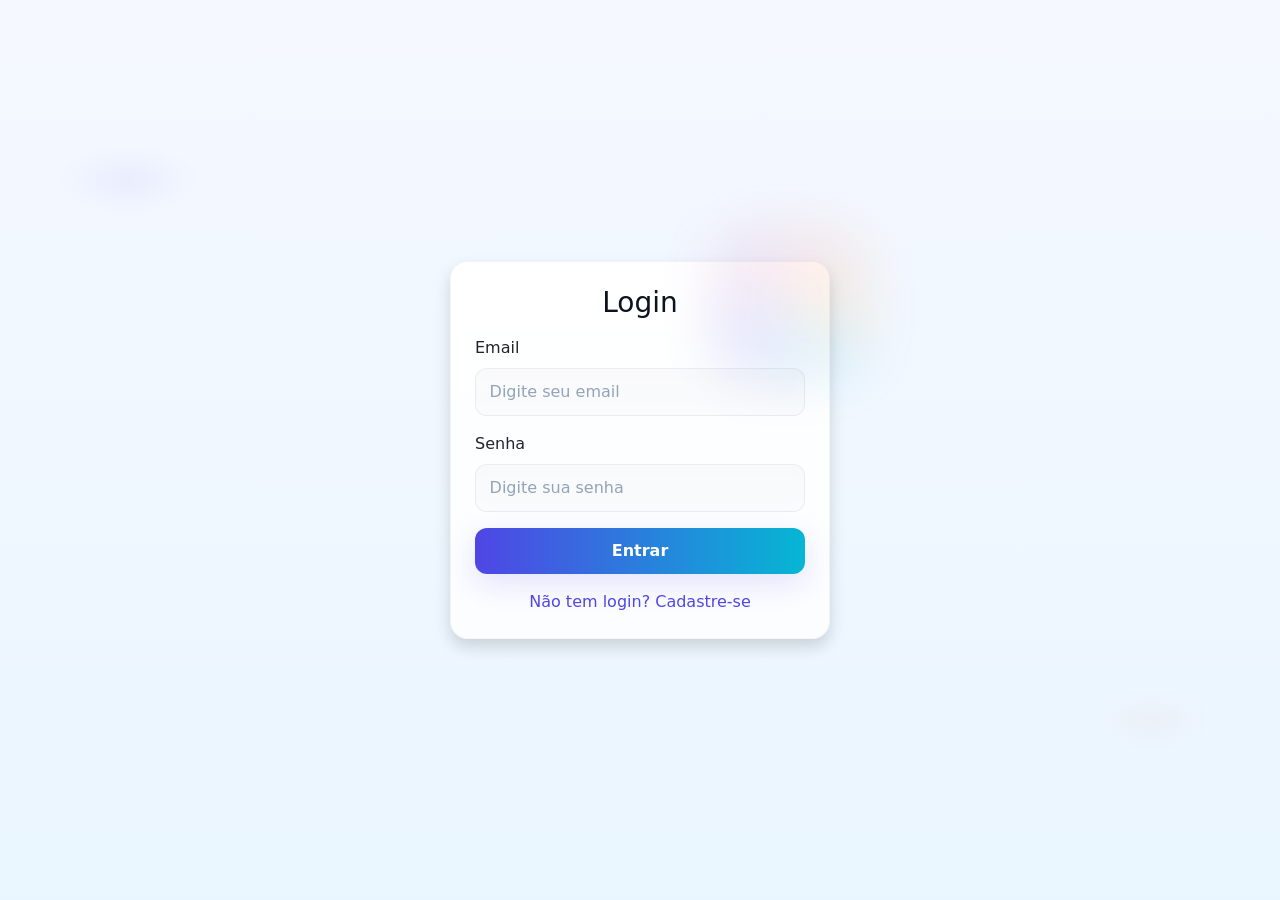
==== index.html @ 11a0219f "UPDATE - apaguei a pasta "front-end"" ====
<!DOCTYPE html>
<html lang="en">
  <head>
    <meta charset="UTF-8" />
    <meta http-equiv="X-UA-Compatible" content="IE=edge" />
    <meta name="viewport" content="width=device-width, initial-scale=1.0" />
    <link
      href="https://cdn.jsdelivr.net/npm/bootstrap@5.3.2/dist/css/bootstrap.min.css"
      rel="stylesheet"
    />
    <link rel="stylesheet" href="css/style.css" />
    <title>Login</title>
  </head>
  <body
    class="bg-light d-flex align-items-center justify-content-center vh-100"
  >
    <div class="card shadow p-4" style="width: 100%; max-width: 380px">
      <h3 class="text-center mb-3">Login</h3>

      <div class="mb-3">
        <label class="form-label">Email</label>
        <input
          id="email"
          type="email"
          class="form-control"
          placeholder="Digite seu email"
        />
      </div>

      <div class="mb-3">
        <label class="form-label">Senha</label>
        <input
          id="senha"
          type="password"
          class="form-control"
          placeholder="Digite sua senha"
        />
      </div>

      <button class="btn btn-primary w-100" onclick="login()">Entrar</button>

      <p class="text-center mt-3 mb-0">
        <a href="cadastro.html">Não tem login? Cadastre-se</a>
      </p>
    </div>

    <script src="js/auth.js"></script>
    <script src="https://cdn.jsdelivr.net/npm/bootstrap@5.3.2/dist/js/bootstrap.bundle.min.js"></script>
  </body>
</html>
---- css/style.css ----
/* Novo tema - inspirado na imagem: mais claro, vibrante e responsivo.
   Apenas CSS — mantém os botões .back-btn já existentes nos HTML. */

:root{
  --bg-a: #f5f8ff;        /* off-white paper */
  --bg-b: #eaf6ff;        /* soft blue */
  --accent-1: #4f46e5;    /* indigo */
  --accent-2: #06b6d4;    /* teal */
  --accent-3: #fb7185;    /* rose */
  --accent-4: #f59e0b;    /* amber */
  --card-bg: #ffffff;
  --muted: #6b7280;
  --radius: 18px;
  --glass: rgba(255,255,255,0.6);
  --shadow-lg: 0 20px 50px rgba(16,24,40,0.08);
  --shadow-sm: 0 8px 28px rgba(16,24,40,0.06);
  font-family: Inter, "Segoe UI", Roboto, "Helvetica Neue", Arial, sans-serif;
}

/* Reset / base */
*{box-sizing:border-box}
html,body{height:100%}
body{
  margin:0;
  padding:28px;
  background:
    radial-gradient(600px 300px at 10% 20%, rgba(79,70,229,0.06), transparent 12%),
    radial-gradient(500px 260px at 90% 80%, rgba(251,113,133,0.05), transparent 12%),
    linear-gradient(180deg, var(--bg-a) 0%, var(--bg-b) 100%);
  -webkit-font-smoothing:antialiased;
  color: #0f172a;
  -webkit-font-smoothing:antialiased;
}

/* Header */
header{
  position:relative; /* allow absolute back button inside header on desktop */
  display:flex;
  align-items:center;
  justify-content:center;
  gap:12px;
  padding:18px 20px;
  border-radius:14px;
  background: linear-gradient(90deg, rgba(79,70,229,0.07), rgba(6,182,212,0.04));
  border: 1px solid rgba(15,23,42,0.04);
  color: var(--accent-1);
  font-weight:800;
  letter-spacing:0.02em;
  box-shadow: var(--shadow-sm);
  margin-bottom:18px;
}

/* Main container */
main{
  max-width:1100px;
  margin:0 auto;
  min-height: calc(100vh - 160px);
  display:block;
}

/* Card style: white, floating, with colored top strip like mobile widgets */
.card, .bemVindo, main > form, main > div {
  background: var(--card-bg);
  border-radius: var(--radius);
  padding:20px;
  border: none;
  box-shadow: var(--shadow-lg);
  position:relative;
  overflow:visible;
}

/* accent ribbon on top-right of cards */
.card::before, .bemVindo::before, main > form::before, main > div::before{
  content: "";
  position: absolute;
  right: -40px;
  top: -40px;
  width: 160px;
  height: 160px;
  border-radius: 30%;
  background: conic-gradient(from 120deg, var(--accent-2), var(--accent-1), var(--accent-3), var(--accent-4));
  filter: blur(26px);
  opacity: 0.12;
  pointer-events:none;
}

/* Headings & text */
h1,h2,h3,h4{ margin:0 0 8px 0; color:#0b1220 }
p{ color:var(--muted); margin:0 }

/* Forms (inputs) */
.form-control, .form-select {
  background: linear-gradient(180deg, rgba(15,23,42,0.02), rgba(15,23,42,0.01));
  border: 1px solid rgba(15,23,42,0.06);
  color: #0f172a;
  padding: .7rem .85rem;
  border-radius: 12px;
  transition: box-shadow .16s, border-color .16s;
  backdrop-filter: blur(4px);
}
.form-control::placeholder, .form-select::placeholder { color: #94a3b8; }
.form-control:focus, .form-select:focus {
  outline:none;
  border-color: rgba(79,70,229,0.9);
  box-shadow: 0 8px 30px rgba(79,70,229,0.08);
  background: #fff;
}

/* Buttons */
.btn, .btn-primary, .btn-success {
  border-radius: 12px;
  padding: .68rem .95rem;
  font-weight:700;
  border:none;
  transition: transform .14s ease, box-shadow .14s ease;
}
.btn-primary {
  background: linear-gradient(90deg, var(--accent-1), var(--accent-2));
  color: #fff;
  box-shadow: 0 10px 30px rgba(79,70,229,0.14);
}
.btn-success {
  background: linear-gradient(90deg, #10b981, #34d399);
  color: #04201f;
  box-shadow: 0 10px 24px rgba(16,185,129,0.12);
}
.btn:hover{ transform: translateY(-3px); }

/* Link-as-button fix */
button > a { color:inherit; text-decoration:none; display:block; width:100%; height:100%; }

/* Back button
   Desktop: inside header, aligned left (absolute).
   Mobile: bottom FAB full-width centered. */
.back-btn{
  position: absolute;
  left:18px;
  top:50%;
  transform: translateY(-50%);
  display:inline-flex;
  align-items:center;
  gap:10px;
  padding:8px 12px;
  background: linear-gradient(90deg, var(--accent-3), var(--accent-2));
  color:#fff;
  border-radius:10px;
  box-shadow: 0 12px 30px rgba(15,23,42,0.12);
  font-weight:700;
  text-decoration:none;
  z-index:9999;
  border: 1px solid rgba(255,255,255,0.06);
}
.back-btn::before{
  content:"";
  display:inline-block;
  width:28px;
  height:28px;
  line-height:28px;
  text-align:center;
  border-radius:7px;
  background: rgba(255,255,255,0.18);
  color:#0b1220;
  font-weight:800;
  margin-right:4px;
  mask: none;
  /* draw arrow with CSS character */
}
.back-btn[aria-label]::before{ content: "←"; }

/* When header is not present or back-btn placed elsewhere, keep it fixed */
@media (min-width: 992px){
  /* for very wide screens keep back-button inside header as above */
  .back-btn{ position:absolute; top:50%; left:18px; transform:translateY(-50%); }
}

/* Tables (history) */
table{
  width:100%;
  border-collapse: collapse;
  background: transparent;
}
th, td{
  padding:12px 14px;
  border-bottom:1px solid rgba(15,23,42,0.04);
  color:#0b1220;
  text-align:left;
  background: rgba(255,255,255,0.0);
}
thead th{ color:var(--muted); font-weight:700; font-size:0.95rem; }

/* Layout helpers */
.btns{ display:flex; gap:12px; margin-top:18px }
.vh-100{ min-height:100vh }
.text-center{ text-align:center }

/* Responsive: mobile changes */
@media (max-width: 576px){
  body{ padding:14px; }
  header{ padding:12px 16px; text-align:center; }
  main{ padding-bottom:110px; }

  /* move back button to bottom center as wide FAB */
  .back-btn{
    position: fixed;
    left: 50%;
    transform: translateX(-50%);
    bottom: 18px;
    top: auto;
    width: calc(100% - 40px);
    justify-content:center;
    padding:12px 18px;
    border-radius:999px;
    gap:10px;
    font-weight:800;
    box-shadow: 0 18px 50px rgba(15,23,42,0.12);
  }
  .back-btn::before{ display:none; }

  .btns{ flex-direction:column; }
  th, td{ padding:10px 8px; font-size:0.95rem; }
  .card, .bemVindo{ padding:14px; border-radius:14px; }
}

/* Small special: login/cadastro card contrast */
.bg-light.d-flex.align-items-center.justify-content-center.vh-100 > .card {
  background: linear-gradient(180deg, #ffffff, #fbfdff);
  border-radius:18px;
  border: 1px solid rgba(15,23,42,0.04);
  box-shadow: var(--shadow-lg);
}

/* final tweaks */
a { color: var(--accent-1); text-decoration: none; }
a:hover { text-decoration: underline; }
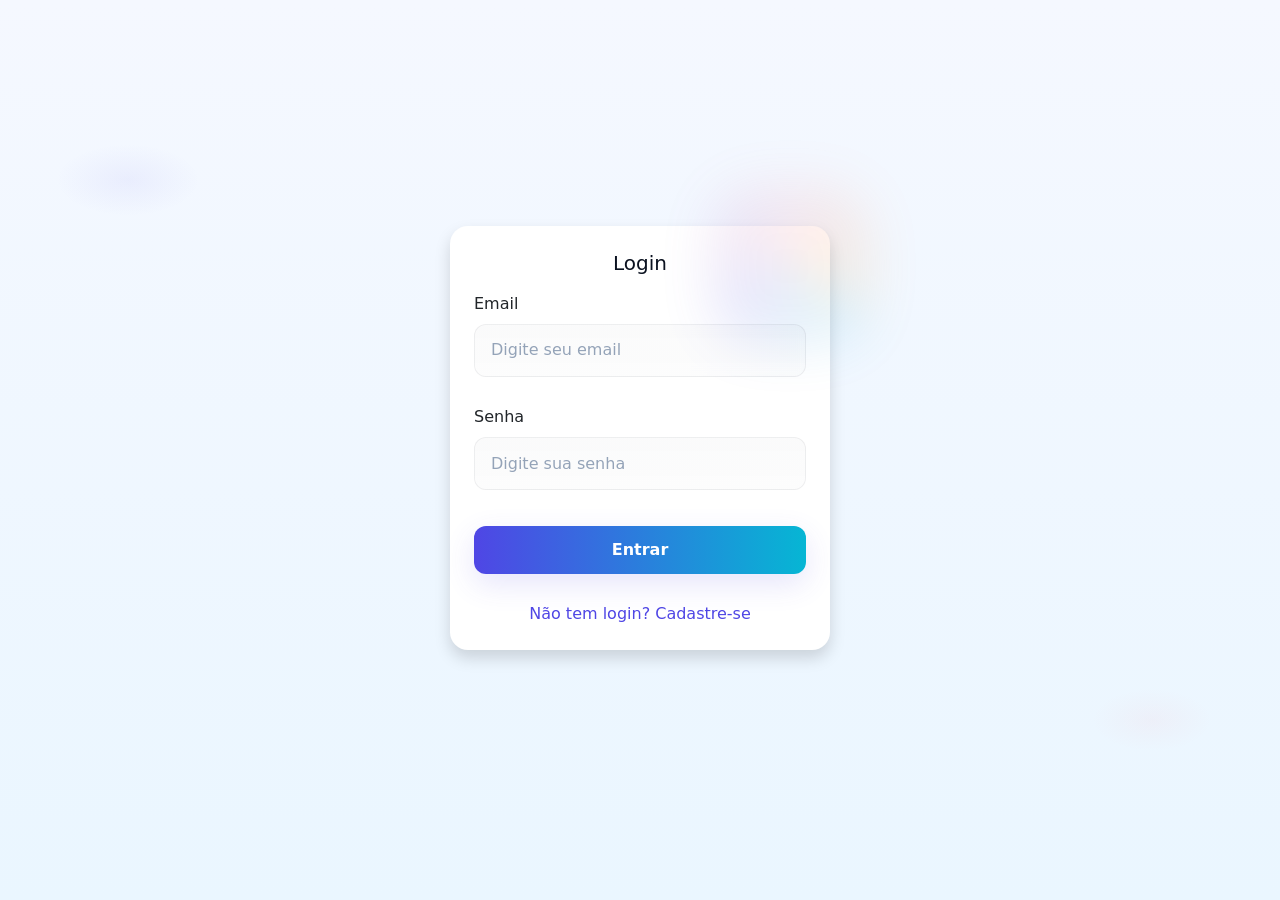
==== commit c5a6289f: "update backend structure, add env example and requirements" ====
--- a/index.html
+++ b/index.html
@@ -37,6 +37,8 @@
         />
       </div>
 
+      <p id="resultado"></p>
+
       <button class="btn btn-primary w-100" onclick="login()">Entrar</button>
 
       <p class="text-center mt-3 mb-0">
--- a/css/style.css
+++ b/css/style.css
@@ -1,13 +1,10 @@
-/* Novo tema - inspirado na imagem: mais claro, vibrante e responsivo.
-   Apenas CSS — mantém os botões .back-btn já existentes nos HTML. */
-
 :root{
-  --bg-a: #f5f8ff;        /* off-white paper */
-  --bg-b: #eaf6ff;        /* soft blue */
-  --accent-1: #4f46e5;    /* indigo */
-  --accent-2: #06b6d4;    /* teal */
-  --accent-3: #fb7185;    /* rose */
-  --accent-4: #f59e0b;    /* amber */
+  --bg-a: #f5f8ff;
+  --bg-b: #eaf6ff;
+  --accent-1: #4f46e5;
+  --accent-2: #06b6d4;
+  --accent-3: #fb7185;
+  --accent-4: #f59e0b;
   --card-bg: #ffffff;
   --muted: #6b7280;
   --radius: 18px;
@@ -17,11 +14,9 @@
   font-family: Inter, "Segoe UI", Roboto, "Helvetica Neue", Arial, sans-serif;
 }
 
-/* Reset / base */
 *{box-sizing:border-box}
-html,body{height:100%}
+html,body{height:100%; margin: 0; padding: 0;}
 body{
-  margin:0;
   padding:28px;
   background:
     radial-gradient(600px 300px at 10% 20%, rgba(79,70,229,0.06), transparent 12%),
@@ -29,47 +24,47 @@
     linear-gradient(180deg, var(--bg-a) 0%, var(--bg-b) 100%);
   -webkit-font-smoothing:antialiased;
   color: #0f172a;
-  -webkit-font-smoothing:antialiased;
 }
 
 /* Header */
 header{
-  position:relative; /* allow absolute back button inside header on desktop */
+  position:relative;
   display:flex;
   align-items:center;
   justify-content:center;
   gap:12px;
-  padding:18px 20px;
-  border-radius:14px;
+  padding:20px 24px;
+  border-radius:16px;
   background: linear-gradient(90deg, rgba(79,70,229,0.07), rgba(6,182,212,0.04));
   border: 1px solid rgba(15,23,42,0.04);
   color: var(--accent-1);
   font-weight:800;
   letter-spacing:0.02em;
   box-shadow: var(--shadow-sm);
-  margin-bottom:18px;
-}
-
-/* Main container */
+  margin-bottom:28px;
+  font-size: 1.5rem;
+}
+
+/* Main container - melhor espaçamento */
 main{
-  max-width:1100px;
+  max-width:1200px;
   margin:0 auto;
-  min-height: calc(100vh - 160px);
+  min-height: calc(100vh - 200px);
   display:block;
 }
 
-/* Card style: white, floating, with colored top strip like mobile widgets */
+/* Cards com espaçamento melhorado */
 .card, .bemVindo, main > form, main > div {
   background: var(--card-bg);
   border-radius: var(--radius);
-  padding:20px;
+  padding:24px;
   border: none;
   box-shadow: var(--shadow-lg);
   position:relative;
   overflow:visible;
-}
-
-/* accent ribbon on top-right of cards */
+  margin-bottom:24px;
+}
+
 .card::before, .bemVindo::before, main > form::before, main > div::before{
   content: "";
   position: absolute;
@@ -84,21 +79,26 @@
   pointer-events:none;
 }
 
-/* Headings & text */
-h1,h2,h3,h4{ margin:0 0 8px 0; color:#0b1220 }
-p{ color:var(--muted); margin:0 }
-
-/* Forms (inputs) */
+/* Typography */
+h1,h2,h3,h4{ margin:0 0 12px 0; color:#0b1220; line-height: 1.3; }
+h1{ font-size: 2rem; }
+h2{ font-size: 1.5rem; }
+h3{ font-size: 1.25rem; }
+p{ color:var(--muted); margin:0 0 8px 0; }
+
+/* Forms */
 .form-control, .form-select {
   background: linear-gradient(180deg, rgba(15,23,42,0.02), rgba(15,23,42,0.01));
   border: 1px solid rgba(15,23,42,0.06);
   color: #0f172a;
-  padding: .7rem .85rem;
+  padding: 0.85rem 1rem;
   border-radius: 12px;
   transition: box-shadow .16s, border-color .16s;
   backdrop-filter: blur(4px);
-}
-.form-control::placeholder, .form-select::placeholder { color: #94a3b8; }
+  margin-bottom: 12px;
+  width: 100%;
+}
+.form-control::placeholder { color: #94a3b8; }
 .form-control:focus, .form-select:focus {
   outline:none;
   border-color: rgba(79,70,229,0.9);
@@ -107,12 +107,15 @@
 }
 
 /* Buttons */
-.btn, .btn-primary, .btn-success {
+.btn, .btn-primary, .btn-success, .btn-danger {
   border-radius: 12px;
-  padding: .68rem .95rem;
+  padding: 0.75rem 1.2rem;
   font-weight:700;
   border:none;
   transition: transform .14s ease, box-shadow .14s ease;
+  width: 100%;
+  margin-bottom: 12px;
+  cursor: pointer;
 }
 .btn-primary {
   background: linear-gradient(90deg, var(--accent-1), var(--accent-2));
@@ -124,111 +127,240 @@
   color: #04201f;
   box-shadow: 0 10px 24px rgba(16,185,129,0.12);
 }
+.btn-danger {
+  background: linear-gradient(90deg, #ef4444, #f87171);
+  color: #fff;
+  width: auto;
+  padding: 0.5rem 0.8rem;
+  font-size: 0.875rem;
+}
 .btn:hover{ transform: translateY(-3px); }
 
-/* Link-as-button fix */
 button > a { color:inherit; text-decoration:none; display:block; width:100%; height:100%; }
 
-/* Back button
-   Desktop: inside header, aligned left (absolute).
-   Mobile: bottom FAB full-width centered. */
+/* Back button */
 .back-btn{
-  position: absolute;
-  left:18px;
-  top:50%;
-  transform: translateY(-50%);
-  display:inline-flex;
+  position: fixed;
+  left: 50%;
+  transform: translateX(-50%);
+  bottom: 20px;
+  display:flex;
   align-items:center;
+  justify-content: center;
   gap:10px;
-  padding:8px 12px;
+  padding:12px 24px;
   background: linear-gradient(90deg, var(--accent-3), var(--accent-2));
   color:#fff;
-  border-radius:10px;
+  border-radius:999px;
   box-shadow: 0 12px 30px rgba(15,23,42,0.12);
   font-weight:700;
   text-decoration:none;
   z-index:9999;
   border: 1px solid rgba(255,255,255,0.06);
-}
-.back-btn::before{
-  content:"";
-  display:inline-block;
-  width:28px;
-  height:28px;
-  line-height:28px;
-  text-align:center;
-  border-radius:7px;
-  background: rgba(255,255,255,0.18);
-  color:#0b1220;
-  font-weight:800;
-  margin-right:4px;
-  mask: none;
-  /* draw arrow with CSS character */
-}
-.back-btn[aria-label]::before{ content: "←"; }
-
-/* When header is not present or back-btn placed elsewhere, keep it fixed */
+  width: calc(100% - 40px);
+  max-width: 300px;
+}
+
 @media (min-width: 992px){
-  /* for very wide screens keep back-button inside header as above */
-  .back-btn{ position:absolute; top:50%; left:18px; transform:translateY(-50%); }
-}
-
-/* Tables (history) */
+  .back-btn{
+    position: absolute;
+    left: 18px;
+    top: 50%;
+    transform: translateY(-50%);
+    bottom: auto;
+    width: auto;
+    max-width: none;
+  }
+  header{
+    position: relative;
+  }
+}
+
+/* Tables */
 table{
   width:100%;
   border-collapse: collapse;
   background: transparent;
+  margin-top: 16px;
 }
 th, td{
-  padding:12px 14px;
+  padding:14px 16px;
   border-bottom:1px solid rgba(15,23,42,0.04);
   color:#0b1220;
   text-align:left;
   background: rgba(255,255,255,0.0);
 }
-thead th{ color:var(--muted); font-weight:700; font-size:0.95rem; }
-
-/* Layout helpers */
-.btns{ display:flex; gap:12px; margin-top:18px }
-.vh-100{ min-height:100vh }
-.text-center{ text-align:center }
-
-/* Responsive: mobile changes */
-@media (max-width: 576px){
-  body{ padding:14px; }
-  header{ padding:12px 16px; text-align:center; }
-  main{ padding-bottom:110px; }
-
-  /* move back button to bottom center as wide FAB */
+thead th{ 
+  color:var(--muted); 
+  font-weight:700; 
+  font-size:0.95rem; 
+  background: rgba(79,70,229,0.04);
+  border-radius: 8px 8px 0 0;
+}
+
+/* Dashboard - espaçamento entre seções */
+.bemVindo {
+  background: linear-gradient(135deg, rgba(79,70,229,0.08), rgba(6,182,212,0.05));
+  border-left: 5px solid var(--accent-1);
+  padding: 28px;
+}
+
+.totalEntrou, .totalSaiu, .saldoTotal, .grafico {
+  display: grid;
+  grid-template-columns: 1fr 1fr;
+  gap: 12px;
+  align-items: center;
+  padding: 24px;
+}
+
+.totalEntrou h2, .totalSaiu h2, .saldoTotal h2, .grafico h2 {
+  margin: 0;
+}
+
+.totalEntrou p, .totalSaiu p, .saldoTotal p {
+  font-size: 1.8rem;
+  font-weight: 700;
+  color: var(--accent-1);
+  margin: 0;
+}
+
+/* Buttons section */
+.btns{ 
+  display:flex; 
+  gap:16px; 
+  margin-top:24px;
+  flex-wrap: wrap;
+}
+
+.btns button {
+  flex: 1;
+  min-width: 150px;
+}
+
+/* Alerta customizado */
+.alert-custom {
+  position: fixed;
+  top: 20px;
+  left: 50%;
+  transform: translateX(-50%) translateY(-200px);
+  z-index: 10000;
+  transition: transform 0.3s ease;
+  border-radius: 12px;
+  box-shadow: 0 12px 40px rgba(0,0,0,0.15);
+  min-width: 280px;
+  max-width: 90%;
+}
+
+.alert-custom.show {
+  transform: translateX(-50%) translateY(0);
+}
+
+.alert-custom.success {
+  background: linear-gradient(90deg, #10b981, #34d399);
+  border-left: 5px solid #059669;
+}
+
+.alert-custom.error {
+  background: linear-gradient(90deg, #ef4444, #f87171);
+  border-left: 5px solid #dc2626;
+}
+
+.alert-content {
+  padding: 16px 20px;
+  color: #fff;
+  font-weight: 600;
+}
+
+.alert-content p {
+  color: #fff;
+  margin: 0 0 4px 0;
+  font-size: 1rem;
+}
+
+.alert-content small {
+  color: rgba(255,255,255,0.8);
+  font-size: 0.85rem;
+}
+
+/* Responsive */
+@media (max-width: 768px){
+  body{ padding:16px; }
+  header{ 
+    padding:16px 20px; 
+    text-align:center; 
+    margin-bottom: 20px;
+    font-size: 1.25rem;
+  }
+  main{ padding-bottom:120px; }
+
+  .card, .bemVindo, main > form, main > div {
+    padding:18px;
+    margin-bottom:18px;
+  }
+
+  .totalEntrou, .totalSaiu, .saldoTotal, .grafico {
+    grid-template-columns: 1fr;
+    gap: 8px;
+    padding: 18px;
+  }
+
+  th, td{ 
+    padding:10px 8px; 
+    font-size:0.9rem; 
+  }
+
+  .btns{ 
+    flex-direction: column;
+    gap: 12px;
+    margin-top: 20px;
+  }
+
+  .btns button {
+    width: 100%;
+    min-width: auto;
+  }
+
+  .btn, .btn-primary, .btn-success {
+    padding: 0.7rem 1rem;
+    width: 100%;
+  }
+
   .back-btn{
-    position: fixed;
-    left: 50%;
-    transform: translateX(-50%);
-    bottom: 18px;
-    top: auto;
-    width: calc(100% - 40px);
-    justify-content:center;
-    padding:12px 18px;
-    border-radius:999px;
-    gap:10px;
-    font-weight:800;
-    box-shadow: 0 18px 50px rgba(15,23,42,0.12);
-  }
-  .back-btn::before{ display:none; }
-
-  .btns{ flex-direction:column; }
-  th, td{ padding:10px 8px; font-size:0.95rem; }
-  .card, .bemVindo{ padding:14px; border-radius:14px; }
-}
-
-/* Small special: login/cadastro card contrast */
-.bg-light.d-flex.align-items-center.justify-content-center.vh-100 > .card {
-  background: linear-gradient(180deg, #ffffff, #fbfdff);
-  border-radius:18px;
-  border: 1px solid rgba(15,23,42,0.04);
-  box-shadow: var(--shadow-lg);
-}
-
-/* final tweaks */
+    width: calc(100% - 32px);
+    bottom: 16px;
+    padding: 12px 20px;
+    font-size: 0.95rem;
+  }
+}
+
+@media (max-width: 480px){
+  body{ padding:12px; }
+  header{ 
+    padding:14px 16px;
+    font-size: 1.1rem;
+    margin-bottom: 16px;
+  }
+  
+  .card, .bemVindo, main > form, main > div {
+    padding:16px;
+    margin-bottom:16px;
+  }
+
+  .form-control, .form-select {
+    padding: 0.75rem 0.9rem;
+    font-size: 1rem;
+  }
+
+  h1{ font-size: 1.5rem; }
+  h2{ font-size: 1.25rem; }
+
+  .alert-custom {
+    min-width: 90vw;
+    top: 10px;
+  }
+}
+
 a { color: var(--accent-1); text-decoration: none; }
-a:hover { text-decoration: underline; }+a:hover { text-decoration: underline; }
+
+hr { margin: 24px 0; border: none; border-top: 1px solid rgba(15,23,42,0.04); }
